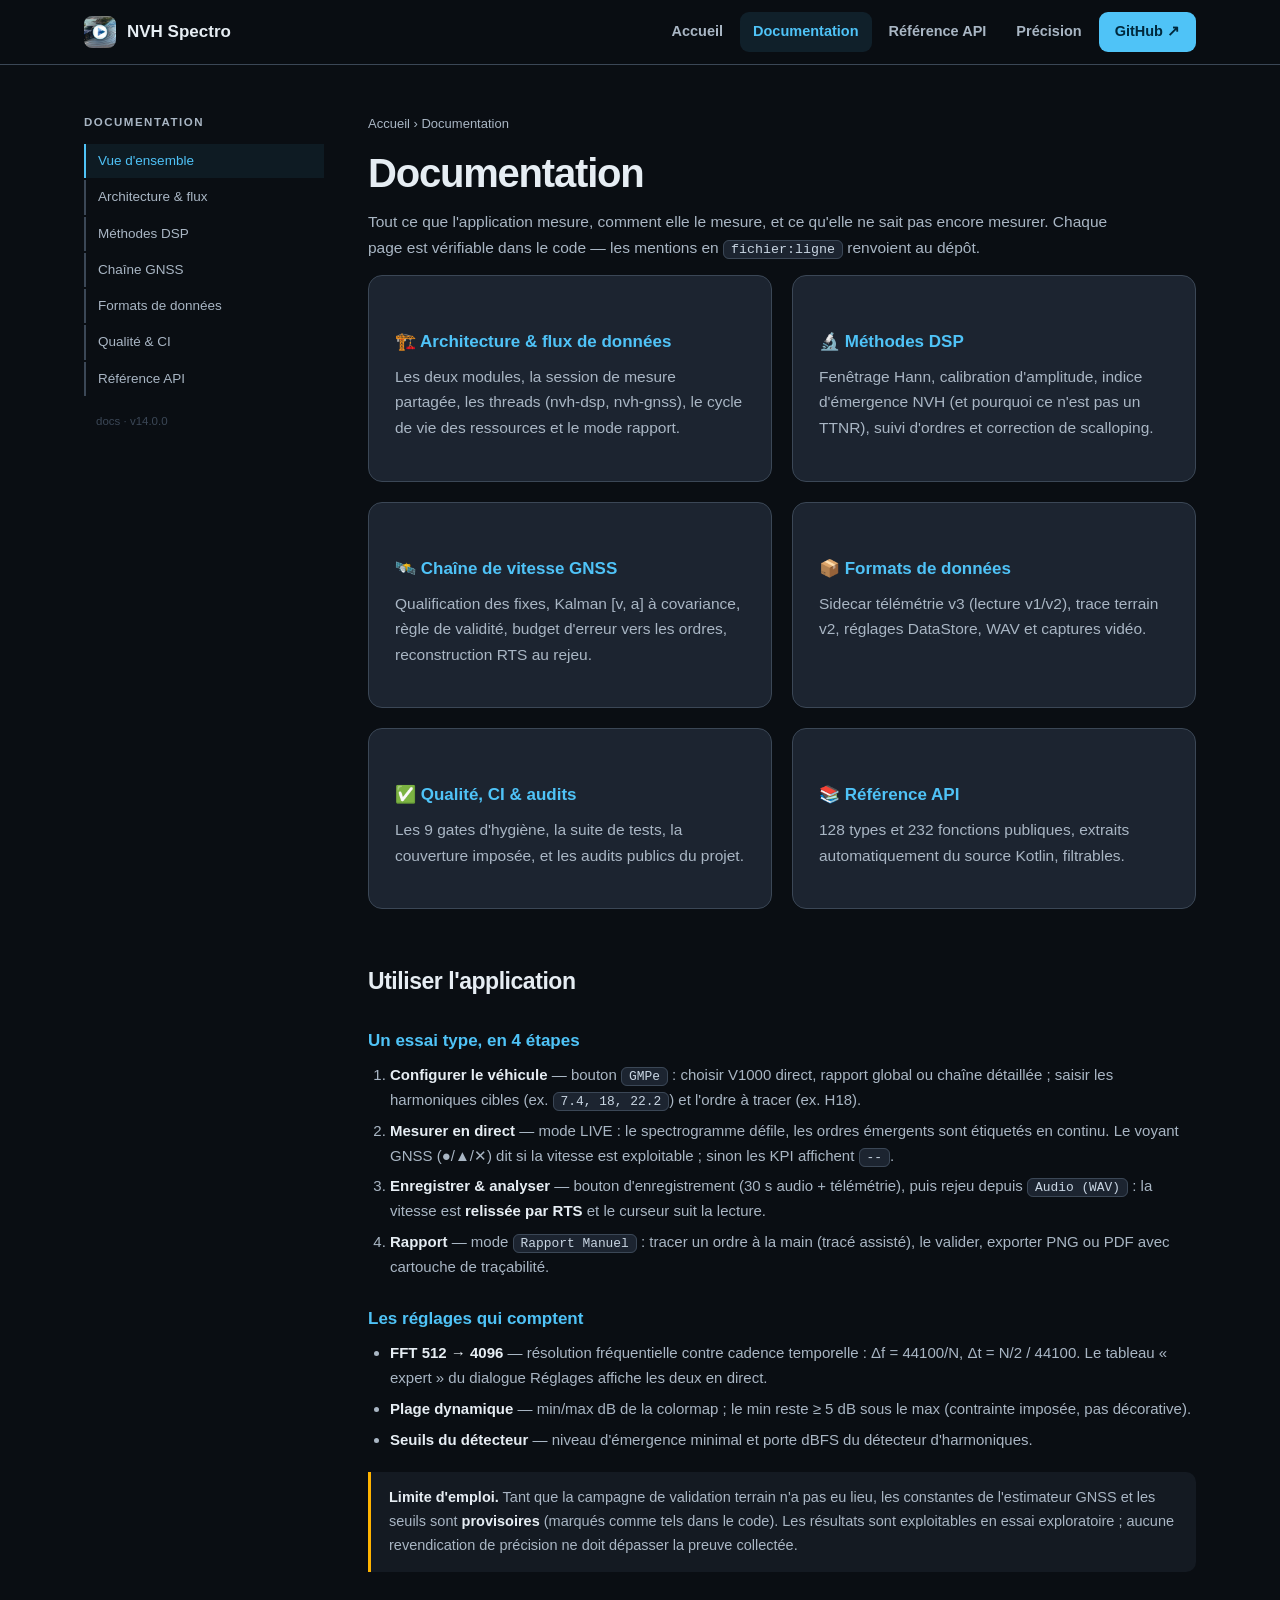
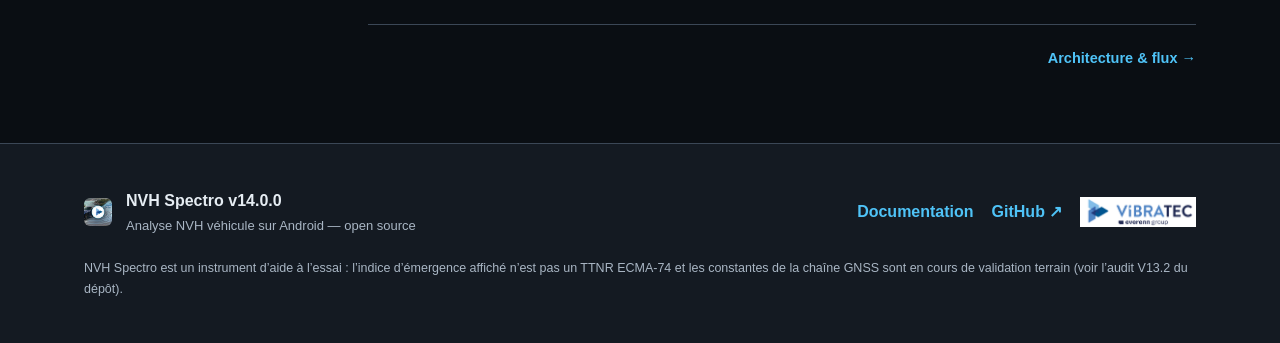
==== site/docs/index.html @ 67729adc "feat(site): AAA-grade site — full docs, generated API reference, new UI/UX Marketing (index.html reb" ====
<!DOCTYPE html>
<html lang="fr">
<head>
<meta charset="UTF-8">
<meta name="viewport" content="width=device-width, initial-scale=1.0">
<title>Documentation — NVH Spectro</title>
<meta name="description" content="Documentation complète de NVH Spectro : architecture, méthodes DSP, chaîne GNSS, formats de données, qualité et référence API.">
<link rel="icon" type="image/webp" href="../assets/icon.webp">
<link rel="stylesheet" href="../assets/site.css">
</head>
<body data-root="..">
<div id="nav-slot"></div>
<main class="docs-main"><div class="wrap docs-grid">
<aside class="docs-toc">
  <div class="toc-title">Documentation</div>
  <a class="toc-link active" href="index.html">Vue d'ensemble</a>
  <a class="toc-link" href="architecture.html">Architecture & flux</a>
  <a class="toc-link" href="dsp.html">Méthodes DSP</a>
  <a class="toc-link" href="gnss.html">Chaîne GNSS</a>
  <a class="toc-link" href="data-formats.html">Formats de données</a>
  <a class="toc-link" href="quality.html">Qualité & CI</a>
  <a class="toc-link" href="reference.html">Référence API</a>
  <div class="toc-stats">docs · v14.0.0</div>
</aside>
<article class="docs-content">
<nav class="crumbs"><a href="../index.html">Accueil</a> › Documentation</nav>
<h1>Documentation</h1>
<p class="lead">Tout ce que l'application mesure, comment elle le mesure, et ce qu'elle ne sait pas encore mesurer. Chaque page est vérifiable dans le code — les mentions en <code>fichier:ligne</code> renvoient au dépôt.</p>

<div class="cards c2">
  <a class="card" href="architecture.html" style="display:block"><h3>🏗️ Architecture & flux de données</h3><p>Les deux modules, la session de mesure partagée, les threads (nvh-dsp, nvh-gnss), le cycle de vie des ressources et le mode rapport.</p></a>
  <a class="card" href="dsp.html" style="display:block"><h3>🔬 Méthodes DSP</h3><p>Fenêtrage Hann, calibration d'amplitude, indice d'émergence NVH (et pourquoi ce n'est pas un TTNR), suivi d'ordres et correction de scalloping.</p></a>
  <a class="card" href="gnss.html" style="display:block"><h3>🛰️ Chaîne de vitesse GNSS</h3><p>Qualification des fixes, Kalman [v, a] à covariance, règle de validité, budget d'erreur vers les ordres, reconstruction RTS au rejeu.</p></a>
  <a class="card" href="data-formats.html" style="display:block"><h3>📦 Formats de données</h3><p>Sidecar télémétrie v3 (lecture v1/v2), trace terrain v2, réglages DataStore, WAV et captures vidéo.</p></a>
  <a class="card" href="quality.html" style="display:block"><h3>✅ Qualité, CI & audits</h3><p>Les 9 gates d'hygiène, la suite de tests, la couverture imposée, et les audits publics du projet.</p></a>
  <a class="card" href="reference.html" style="display:block"><h3>📚 Référence API</h3><p>128 types et 232 fonctions publiques, extraits automatiquement du source Kotlin, filtrables.</p></a>
</div>

<h2>Utiliser l'application</h2>
<h3>Un essai type, en 4 étapes</h3>
<ol>
  <li><b>Configurer le véhicule</b> — bouton <code>GMPe</code> : choisir V1000 direct, rapport global ou chaîne détaillée ; saisir les harmoniques cibles (ex. <code>7.4, 18, 22.2</code>) et l'ordre à tracer (ex. H18).</li>
  <li><b>Mesurer en direct</b> — mode LIVE : le spectrogramme défile, les ordres émergents sont étiquetés en continu. Le voyant GNSS (●/▲/✕) dit si la vitesse est exploitable ; sinon les KPI affichent <code>--</code>.</li>
  <li><b>Enregistrer & analyser</b> — bouton d'enregistrement (30 s audio + télémétrie), puis rejeu depuis <code>Audio (WAV)</code> : la vitesse est <b>relissée par RTS</b> et le curseur suit la lecture.</li>
  <li><b>Rapport</b> — mode <code>Rapport Manuel</code> : tracer un ordre à la main (tracé assisté), le valider, exporter PNG ou PDF avec cartouche de traçabilité.</li>
</ol>

<h3>Les réglages qui comptent</h3>
<ul>
  <li><b>FFT 512 → 4096</b> — résolution fréquentielle contre cadence temporelle : Δf = 44100/N, Δt = N/2 / 44100. Le tableau « expert » du dialogue Réglages affiche les deux en direct.</li>
  <li><b>Plage dynamique</b> — min/max dB de la colormap ; le min reste ≥ 5 dB sous le max (contrainte imposée, pas décorative).</li>
  <li><b>Seuils du détecteur</b> — niveau d'émergence minimal et porte dBFS du détecteur d'harmoniques.</li>
</ul>

<div class="callout warn"><b>Limite d'emploi.</b> Tant que la campagne de validation terrain n'a pas eu lieu, les constantes de l'estimateur GNSS et les seuils sont <b>provisoires</b> (marqués comme tels dans le code). Les résultats sont exploitables en essai exploratoire ; aucune revendication de précision ne doit dépasser la preuve collectée.</div>

<nav class="pager"><span></span><a href="architecture.html" class="pager-next">Architecture & flux →</a></nav>
</article></div></main>
<script src="../assets/site.js"></script>
</body>
</html>
---- site/assets/site.css ----
/* ==========================================================================
   NVH Spectro — design system (site marketing + docs)
   Palette = tokens réels de l'app (theme/Color.kt)
   ========================================================================== */
:root{
  --bg:#0A0E13; --surface:#141A22; --surface2:#1C2430; --high:#232D3B;
  --text:#E6EDF3; --muted:#A9B6C4; --outline:#3B4756;
  --primary:#4FC3F7; --on-primary:#00293D;
  --good:#00E676; --warn:#FFB300; --bad:#FF5252; --accent:#FF9100;
  --radius:14px; --maxw:1160px;
  --font:'Inter',-apple-system,'Segoe UI',Roboto,sans-serif;
  --mono:'SF Mono',ui-monospace,Menlo,Consolas,monospace;
}
*{box-sizing:border-box;margin:0;padding:0}
html{scroll-behavior:smooth;scroll-padding-top:84px}
@media (prefers-reduced-motion:reduce){html{scroll-behavior:auto}*{animation:none!important;transition:none!important}}
body{background:var(--bg);color:var(--text);font-family:var(--font);line-height:1.65;-webkit-font-smoothing:antialiased}
img{max-width:100%}
a{color:var(--primary);text-decoration:none}
a:hover{text-decoration:underline}
.wrap{max-width:var(--maxw);margin:0 auto;padding:0 24px}
code,pre{font-family:var(--mono);font-size:.9em}

/* ---------- nav ---------- */
.nav{position:sticky;top:0;z-index:60;background:rgba(10,14,19,.88);backdrop-filter:blur(14px);border-bottom:1px solid var(--outline)}
.nav-inner{display:flex;align-items:center;justify-content:space-between;height:64px}
.nav-brand{display:flex;align-items:center;gap:11px;color:var(--text);font-weight:800;font-size:17px}
.nav-brand img{border-radius:8px}
.nav-links{display:flex;gap:4px;font-size:14.5px;font-weight:600}
.nav-links a{color:var(--muted);padding:8px 13px;border-radius:9px}
.nav-links a:hover{color:var(--text);background:var(--surface2);text-decoration:none}
.nav-links a.active{color:var(--primary);background:rgba(79,195,247,.10)}
.nav-cta{background:var(--primary);color:var(--on-primary)!important;padding:8px 16px!important;border-radius:10px;font-weight:700}
.nav-cta:hover{background:#6ED0FF}

/* ---------- hero ---------- */
.hero{padding:84px 0 64px;position:relative;overflow:hidden;border-bottom:1px solid var(--outline)}
.hero-bg{position:absolute;inset:0;pointer-events:none;
  background:radial-gradient(ellipse 55% 45% at 72% 18%,rgba(79,195,247,.11),transparent 65%),
             radial-gradient(ellipse 40% 40% at 15% 85%,rgba(0,230,118,.06),transparent 60%)}
.hero-grid{display:grid;grid-template-columns:1.08fr .92fr;gap:56px;align-items:center;position:relative}
.badges{display:flex;gap:10px;flex-wrap:wrap;margin-bottom:22px}
.badge{display:inline-flex;align-items:center;gap:6px;background:var(--surface2);border:1px solid var(--outline);border-radius:999px;padding:5px 13px;font-size:13px;font-weight:600;color:var(--muted)}
.badge b{color:var(--text)}
.badge-good{border-color:rgba(0,230,118,.4);color:var(--good)}
h1{font-size:clamp(34px,5.2vw,58px);font-weight:800;letter-spacing:-.03em;line-height:1.07;margin-bottom:20px}
.hl{color:var(--primary)}
.hero p.sub{font-size:18.5px;color:var(--muted);max-width:540px;margin-bottom:30px}
.btn{display:inline-flex;align-items:center;gap:10px;border-radius:12px;padding:13px 24px;font-weight:700;font-size:15.5px;transition:transform .16s,box-shadow .16s,background .16s}
.btn:hover{text-decoration:none;transform:translateY(-2px)}
.btn-primary{background:var(--primary);color:var(--on-primary);box-shadow:0 10px 28px rgba(79,195,247,.28)}
.btn-primary:hover{background:#6ED0FF}
.btn-ghost{border:1px solid var(--outline);color:var(--text)}
.btn-ghost:hover{border-color:var(--primary)}

/* ---------- sections ---------- */
section.block{padding:84px 0}
section.block.alt{background:var(--surface);border-top:1px solid var(--outline);border-bottom:1px solid var(--outline)}
.kicker{display:inline-block;font-size:12.5px;font-weight:700;letter-spacing:.15em;text-transform:uppercase;color:var(--primary);margin-bottom:13px}
.kicker.warn{color:var(--warn)}
h2{font-size:clamp(26px,3.8vw,36px);font-weight:800;letter-spacing:-.02em;margin-bottom:15px}
.lead{color:var(--muted);font-size:17.5px;max-width:760px;margin-bottom:38px}

/* ---------- cards ---------- */
.cards{display:grid;gap:20px}
.cards.c3{grid-template-columns:repeat(3,1fr)}
.cards.c2{grid-template-columns:repeat(2,1fr)}
.card{background:var(--surface2);border:1px solid var(--outline);border-radius:var(--radius);padding:26px;transition:border-color .18s,transform .18s}
.card:hover{border-color:var(--primary);transform:translateY(-3px)}
.card .ico{font-size:26px;margin-bottom:10px;display:block}
.card h3{font-size:17px;margin-bottom:8px}
.card p{color:var(--muted);font-size:14.5px}
.card p b{color:var(--text)}

/* ---------- code ---------- */
.codebox{background:#0D1420;border:1px solid var(--outline);border-radius:var(--radius);padding:22px 24px;overflow-x:auto;position:relative}
.codebox pre{color:#C9D6E3;font-size:13.5px;line-height:1.9;white-space:pre}
.codebox .cm{color:#5A6B7E}
.copy-btn{position:absolute;top:10px;right:10px;background:var(--surface2);border:1px solid var(--outline);color:var(--muted);border-radius:8px;padding:5px 11px;font-size:12px;font-weight:600;cursor:pointer;font-family:var(--font)}
.copy-btn:hover{color:var(--text);border-color:var(--primary)}

/* ---------- docs layout ---------- */
.docs-main{padding:48px 0 72px}
.docs-grid{display:grid;grid-template-columns:240px minmax(0,1fr);gap:44px;align-items:start}
.docs-toc{position:sticky;top:88px;display:flex;flex-direction:column;gap:2px}
.toc-title{font-size:11.5px;font-weight:700;letter-spacing:.13em;text-transform:uppercase;color:var(--muted);margin-bottom:10px}
.toc-link{color:var(--muted);font-size:13.5px;padding:6px 12px;border-left:2px solid var(--outline);display:flex;justify-content:space-between;gap:8px}
.toc-link:hover{color:var(--text);text-decoration:none;border-left-color:var(--primary)}
.toc-link.active{color:var(--primary);border-left-color:var(--primary);background:rgba(79,195,247,.07)}
.toc-n{color:var(--outline);font-weight:600}
.toc-stats{color:var(--outline);font-size:11.5px;margin-top:14px;padding:0 12px}
.docs-toc input{margin-top:10px;background:var(--surface2);border:1px solid var(--outline);color:var(--text);border-radius:9px;padding:8px 12px;font-size:13px;font-family:var(--font);outline:none}
.docs-toc input:focus{border-color:var(--primary)}
.crumbs{font-size:13px;color:var(--muted);margin-bottom:18px}
.crumbs a{color:var(--muted)}
.crumbs a:hover{color:var(--primary)}
.docs-content h1{font-size:clamp(28px,4vw,40px);margin-bottom:14px}
.docs-content h2{font-size:23px;margin:44px 0 12px;padding-top:10px}
.docs-content h3{font-size:17px;margin:26px 0 8px;color:var(--primary)}
.docs-content p{color:var(--muted);margin-bottom:14px;font-size:15.5px;max-width:760px}
.docs-content p b,.docs-content li b{color:var(--text)}
.docs-content ul,.docs-content ol{color:var(--muted);margin:0 0 14px 22px;font-size:15px}
.docs-content li{margin-bottom:6px}
.docs-content code{background:var(--surface2);border:1px solid var(--outline);border-radius:6px;padding:1px 7px;font-size:.86em;color:#C9D6E3}
.docs-content pre code{background:none;border:none;padding:0}
.callout{border-left:3px solid var(--primary);background:var(--surface);border-radius:0 10px 10px 0;padding:14px 18px;margin:20px 0;font-size:14.5px;color:var(--muted)}
.callout.warn{border-left-color:var(--warn)}
.callout.good{border-left-color:var(--good)}
.callout b{color:var(--text)}
table.tbl{width:100%;border-collapse:collapse;margin:18px 0;font-size:14px}
table.tbl th{background:var(--surface2);text-align:left;font-weight:700}
table.tbl th,table.tbl td{border:1px solid var(--outline);padding:9px 13px;color:var(--muted)}
table.tbl td:first-child{color:var(--text);font-weight:600;white-space:nowrap}
.pager{display:flex;justify-content:space-between;margin-top:52px;padding-top:22px;border-top:1px solid var(--outline)}
.pager a{font-weight:600;font-size:14.5px}

/* ---------- reference ---------- */
.ref-type{background:var(--surface);border:1px solid var(--outline);border-radius:11px;margin-bottom:10px;overflow:hidden}
.ref-type summary{cursor:pointer;padding:13px 18px;display:flex;align-items:center;gap:12px;flex-wrap:wrap;list-style:none}
.ref-type summary::-webkit-details-marker{display:none}
.ref-type summary::before{content:"▸";color:var(--muted);transition:transform .15s}
.ref-type[open] summary::before{transform:rotate(90deg)}
.ref-kind{background:var(--high);color:var(--muted);border-radius:6px;padding:2px 9px;font-size:11px;font-weight:700;text-transform:uppercase;letter-spacing:.05em}
.ref-name{font-weight:700;font-size:15px}
.ref-file{color:var(--outline);font-size:12px;font-family:var(--mono);margin-left:auto}
.ref-fun{padding:10px 18px;border-top:1px solid rgba(59,71,86,.45)}
.ref-sig{display:inline-block;background:#0D1420;border:1px solid var(--outline);border-radius:7px;padding:3px 10px;font-size:12.5px;color:#7FD4FF}
.ref-doc{color:var(--muted);font-size:13.5px;margin-top:6px}
.ref-typedoc{padding:0 18px 12px;font-size:13.5px;color:var(--muted)}
.ref-muted{font-style:italic;color:var(--outline)}
.ref-area{border-bottom:1px solid var(--outline);padding-bottom:10px!important}

/* ---------- figures / svg ---------- */
figure.shot{margin:48px 0 0}
figure.shot img{border-radius:var(--radius);border:1px solid var(--outline);box-shadow:0 20px 60px rgba(0,0,0,.5)}
figure.shot figcaption{color:var(--muted);font-size:13.5px;margin-top:12px;text-align:center}
.diagram{background:var(--surface);border:1px solid var(--outline);border-radius:var(--radius);padding:30px;overflow-x:auto;margin:8px 0 24px}

/* ---------- phone mockup ---------- */
.phone{width:300px;border-radius:36px;border:3px solid var(--outline);background:#000;padding:10px;box-shadow:0 30px 80px rgba(79,195,247,.14),0 4px 20px rgba(0,0,0,.6);transform:rotate(2deg)}
.phone img{border-radius:26px;display:block}

/* ---------- footer ---------- */
footer{background:var(--surface);border-top:1px solid var(--outline);padding:44px 0}
.foot-grid{display:flex;justify-content:space-between;align-items:center;gap:24px;flex-wrap:wrap}
.foot-note{margin-top:22px;font-size:12.5px;color:var(--muted)}

/* ---------- reveal on scroll ---------- */
.reveal{opacity:0;transform:translateY(18px);transition:opacity .6s ease,transform .6s ease}
.reveal.in{opacity:1;transform:none}
@media (prefers-reduced-motion:reduce){.reveal{opacity:1;transform:none}}

/* ---------- responsive ---------- */
@media (max-width:960px){
  .hero-grid{grid-template-columns:1fr;gap:40px}
  .cards.c3{grid-template-columns:1fr}
  .cards.c2{grid-template-columns:1fr}
  .docs-grid{grid-template-columns:1fr}
  .docs-toc{position:static;flex-direction:row;flex-wrap:wrap;border-bottom:1px solid var(--outline);padding-bottom:16px;margin-bottom:8px}
  .nav-links a:not(.nav-cta){display:none}
  .phone{transform:none}
}
@media (max-width:560px){
  section.block{padding:60px 0}
  .gates{grid-template-columns:1fr!important}
}
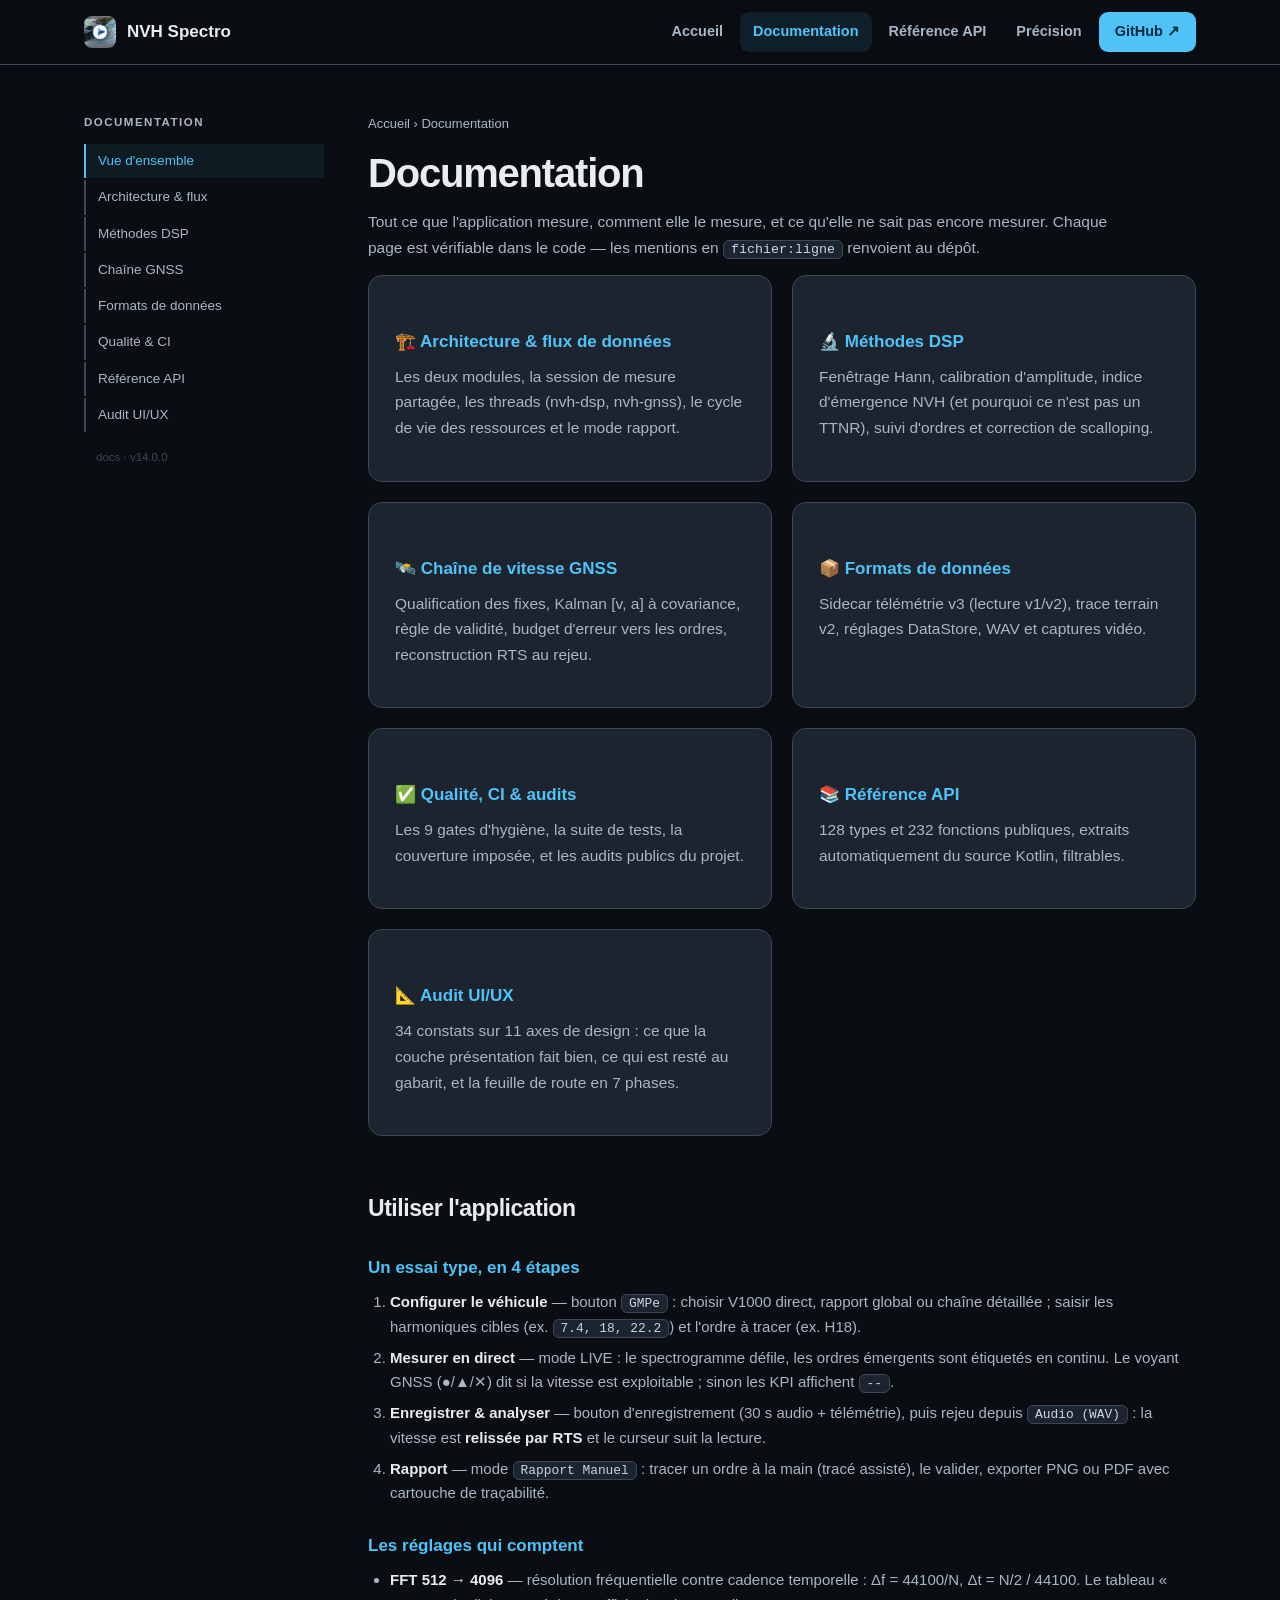
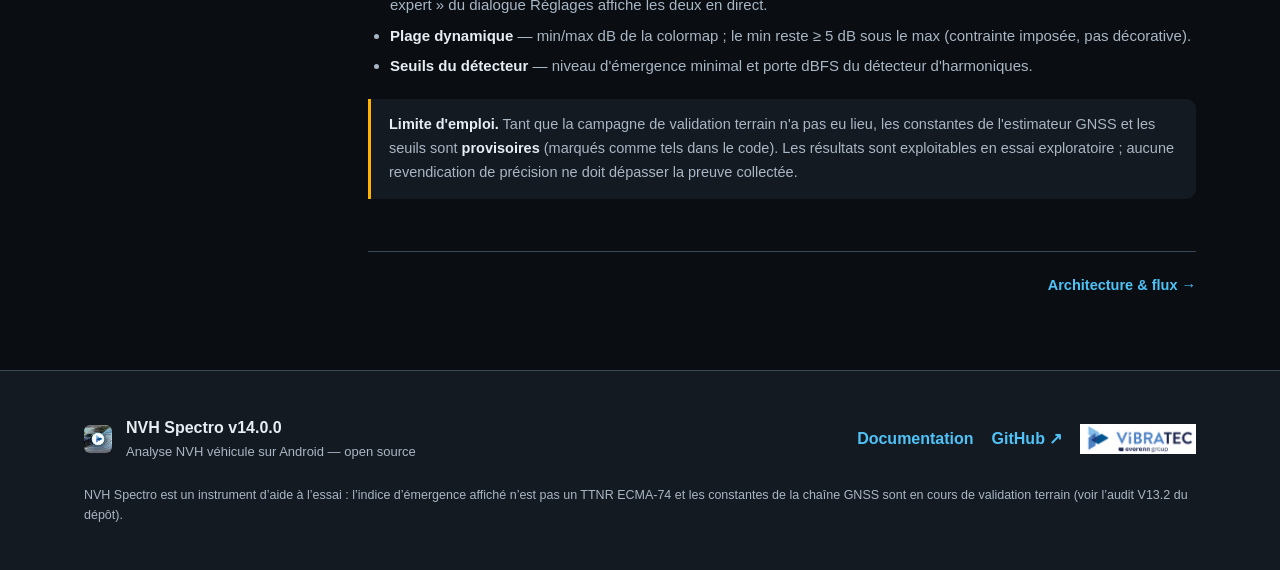
==== commit 44dbf443: "feat(site): publish the UI/UX audit as a documentation page Adds site/docs/ui-ux-audit.html — the V1" ====
--- a/site/docs/index.html
+++ b/site/docs/index.html
@@ -20,6 +20,7 @@
   <a class="toc-link" href="data-formats.html">Formats de données</a>
   <a class="toc-link" href="quality.html">Qualité & CI</a>
   <a class="toc-link" href="reference.html">Référence API</a>
+  <a class="toc-link" href="ui-ux-audit.html">Audit UI/UX</a>
   <div class="toc-stats">docs · v14.0.0</div>
 </aside>
 <article class="docs-content">
@@ -34,6 +35,7 @@
   <a class="card" href="data-formats.html" style="display:block"><h3>📦 Formats de données</h3><p>Sidecar télémétrie v3 (lecture v1/v2), trace terrain v2, réglages DataStore, WAV et captures vidéo.</p></a>
   <a class="card" href="quality.html" style="display:block"><h3>✅ Qualité, CI & audits</h3><p>Les 9 gates d'hygiène, la suite de tests, la couverture imposée, et les audits publics du projet.</p></a>
   <a class="card" href="reference.html" style="display:block"><h3>📚 Référence API</h3><p>128 types et 232 fonctions publiques, extraits automatiquement du source Kotlin, filtrables.</p></a>
+  <a class="card" href="ui-ux-audit.html" style="display:block"><h3>📐 Audit UI/UX</h3><p>34 constats sur 11 axes de design : ce que la couche présentation fait bien, ce qui est resté au gabarit, et la feuille de route en 7 phases.</p></a>
 </div>
 
 <h2>Utiliser l'application</h2>
--- a/site/assets/site.css
+++ b/site/assets/site.css
@@ -164,3 +164,44 @@
   section.block{padding:60px 0}
   .gates{grid-template-columns:1fr!important}
 }
+
+/* --- Page audit UI/UX : notes, gravité, phases ------------------------------
+   Préfixe .audit-* : réservé à docs/ui-ux-audit.html, aucune collision possible
+   avec les classes existantes. Les couleurs viennent des tokens :root.        */
+.audit-grade{font-size:22px;font-weight:800;text-align:center;font-variant-numeric:tabular-nums}
+.a-good{color:var(--good)}
+.a-ok{color:var(--primary)}
+.a-mid{color:var(--warn)}
+.a-bad{color:var(--bad)}
+.audit-meter{height:5px;background:var(--high);border-radius:3px;overflow:hidden;margin-top:8px}
+.audit-meter i{display:block;height:100%;border-radius:3px}
+table.tbl td.audit-c{text-align:center;white-space:nowrap}
+table.tbl td.audit-w{color:var(--muted);font-weight:400;white-space:normal}
+.sev{display:inline-block;font-family:var(--mono);font-size:11.5px;font-weight:700;letter-spacing:.05em;padding:3px 8px;border-radius:4px;border:1px solid currentColor;white-space:nowrap}
+.sev-block{color:var(--bad)}
+.sev-major{color:var(--warn)}
+.sev-mod{color:var(--primary)}
+.sev-keep{color:var(--good)}
+.finding{background:var(--surface);border:1px solid var(--outline);border-left:4px solid var(--outline);border-radius:8px;padding:20px 22px;margin:16px 0}
+.finding.block{border-left-color:var(--bad)}
+.finding.major{border-left-color:var(--warn)}
+.finding h3{margin:10px 0 0;font-size:19px;line-height:1.35}
+.finding .loc{font-family:var(--mono);font-size:12.5px;color:var(--muted);margin:8px 0 0;word-break:break-word}
+.finding p{margin:12px 0 0}
+.finding ul,.finding ol{margin:12px 0 0}
+.finding .fix{border-top:1px solid var(--outline);padding-top:12px;margin-top:14px}
+.finding .fix b{color:var(--primary)}
+.phase{display:grid;grid-template-columns:64px 1fr;background:var(--surface);border:1px solid var(--outline);border-radius:8px;margin:12px 0;overflow:hidden}
+.phase-n{display:grid;place-items:center;background:var(--surface2);border-right:1px solid var(--outline);font-size:24px;font-weight:800;color:var(--muted);font-variant-numeric:tabular-nums}
+.phase:first-of-type .phase-n{background:rgba(79,195,247,.14);color:var(--primary)}
+.phase-b{padding:18px 22px}
+.phase-b h3{margin:0;font-size:17px}
+.phase-b .ids{font-family:var(--mono);font-size:12px;color:var(--muted);margin-top:4px}
+.phase-b p{margin:10px 0 0}
+.phase-b .gate{margin-top:12px;padding:10px 14px;background:var(--surface2);border-left:3px solid var(--primary);border-radius:0 4px 4px 0;font-size:14px}
+.phase-b .gate b{display:block;font-family:var(--mono);font-size:11px;letter-spacing:.1em;text-transform:uppercase;color:var(--primary);margin-bottom:2px}
+@media (max-width:560px){
+  .phase{grid-template-columns:44px 1fr}
+  .phase-n{font-size:18px}
+  .finding{padding:16px 16px}
+}
